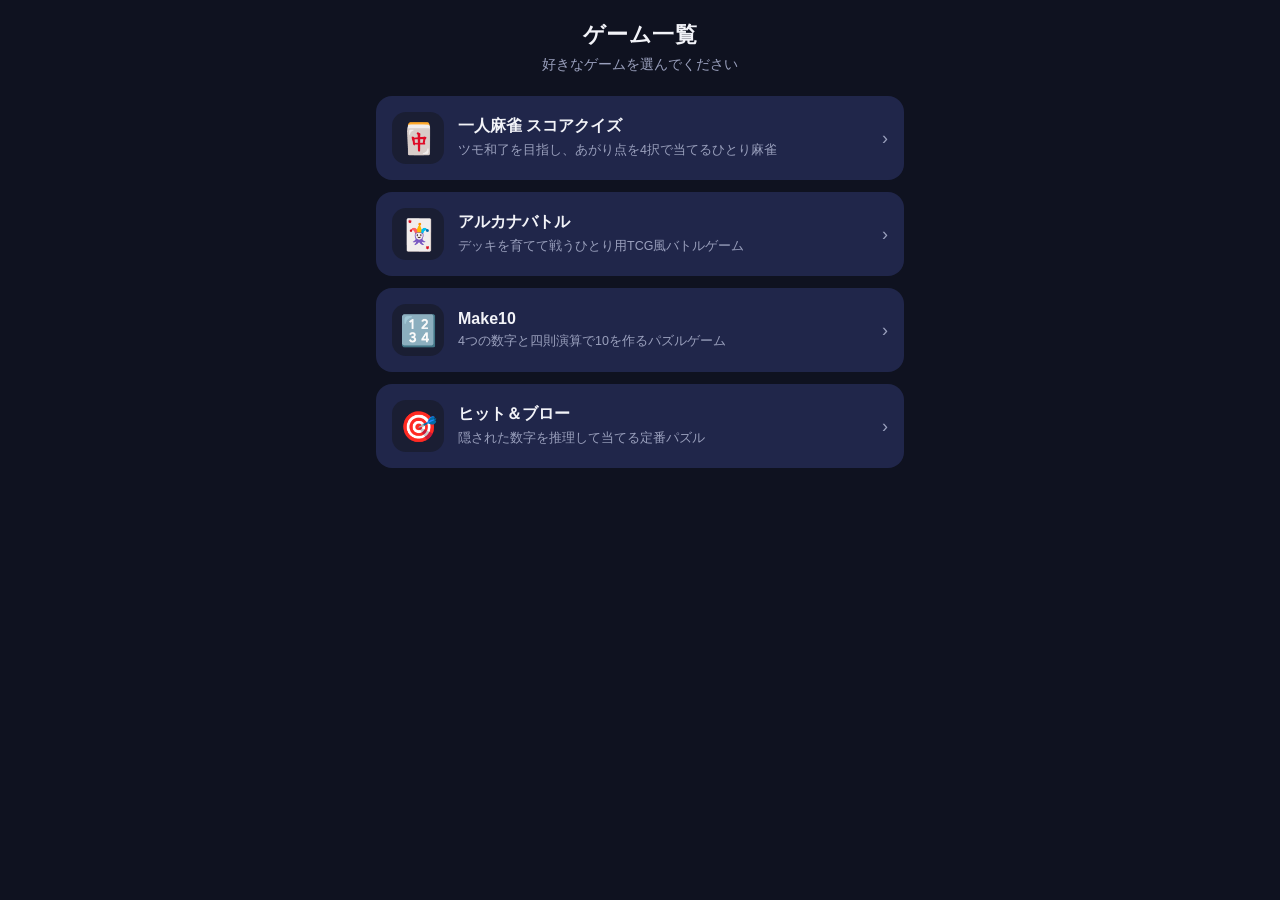
==== game_app/index.html @ ed99ab46 "Add game_app index page linking to all games Gives game_app/ a landing page listing the four games i" ====
<!DOCTYPE html>
<html lang="ja">
<head>
<meta charset="UTF-8">
<meta name="viewport" content="width=device-width, initial-scale=1, viewport-fit=cover, maximum-scale=1, user-scalable=no">
<title>ゲーム一覧</title>
<meta name="theme-color" content="#0f1220">
<style>
  :root {
    color-scheme: dark;
    --bg: #0f1220;
    --bg-elevated: #1a1e33;
    --card: #20264a;
    --accent: #5ee0c0;
    --text: #f2f3f8;
    --text-dim: #9aa0bd;
    --radius: 16px;
    --safe-top: env(safe-area-inset-top, 0px);
    --safe-bottom: env(safe-area-inset-bottom, 0px);
  }
  * { box-sizing: border-box; }
  html, body {
    margin: 0;
    min-height: 100%;
    background: var(--bg);
    color: var(--text);
    font-family: -apple-system, BlinkMacSystemFont, "Hiragino Sans", "Yu Gothic", sans-serif;
    -webkit-tap-highlight-color: transparent;
  }
  .app {
    max-width: 560px;
    margin: 0 auto;
    min-height: 100dvh;
    padding: calc(20px + var(--safe-top)) 16px calc(20px + var(--safe-bottom));
  }
  header { text-align: center; margin-bottom: 22px; }
  header h1 { font-size: 22px; margin: 0 0 6px; letter-spacing: 0.02em; }
  header p { color: var(--text-dim); font-size: 13.5px; margin: 0; }
  .game-list {
    list-style: none;
    margin: 0;
    padding: 0;
    display: flex;
    flex-direction: column;
    gap: 12px;
  }
  .game-card {
    display: flex;
    align-items: center;
    gap: 14px;
    background: var(--card);
    border-radius: var(--radius);
    padding: 16px;
    text-decoration: none;
    color: var(--text);
  }
  .game-card:active { transform: scale(0.98); }
  .game-icon {
    font-size: 30px;
    width: 52px;
    height: 52px;
    flex-shrink: 0;
    background: var(--bg-elevated);
    border-radius: 14px;
    display: flex;
    align-items: center;
    justify-content: center;
  }
  .game-info { flex: 1; min-width: 0; }
  .game-info h2 { font-size: 16px; margin: 0 0 4px; }
  .game-info p { font-size: 12.5px; color: var(--text-dim); margin: 0; line-height: 1.5; }
  .game-arrow { color: var(--text-dim); font-size: 18px; flex-shrink: 0; }
</style>
</head>
<body>
<div class="app">
  <header>
    <h1>ゲーム一覧</h1>
    <p>好きなゲームを選んでください</p>
  </header>
  <ul class="game-list">
    <li>
      <a class="game-card" href="mahjong_solo_app/">
        <span class="game-icon">🀄</span>
        <span class="game-info">
          <h2>一人麻雀 スコアクイズ</h2>
          <p>ツモ和了を目指し、あがり点を4択で当てるひとり麻雀</p>
        </span>
        <span class="game-arrow">›</span>
      </a>
    </li>
    <li>
      <a class="game-card" href="arcana_battle_app/">
        <span class="game-icon">🃏</span>
        <span class="game-info">
          <h2>アルカナバトル</h2>
          <p>デッキを育てて戦うひとり用TCG風バトルゲーム</p>
        </span>
        <span class="game-arrow">›</span>
      </a>
    </li>
    <li>
      <a class="game-card" href="make10_app/">
        <span class="game-icon">🔢</span>
        <span class="game-info">
          <h2>Make10</h2>
          <p>4つの数字と四則演算で10を作るパズルゲーム</p>
        </span>
        <span class="game-arrow">›</span>
      </a>
    </li>
    <li>
      <a class="game-card" href="hit_and_blow_app/">
        <span class="game-icon">🎯</span>
        <span class="game-info">
          <h2>ヒット＆ブロー</h2>
          <p>隠された数字を推理して当てる定番パズル</p>
        </span>
        <span class="game-arrow">›</span>
      </a>
    </li>
  </ul>
</div>
</body>
</html>
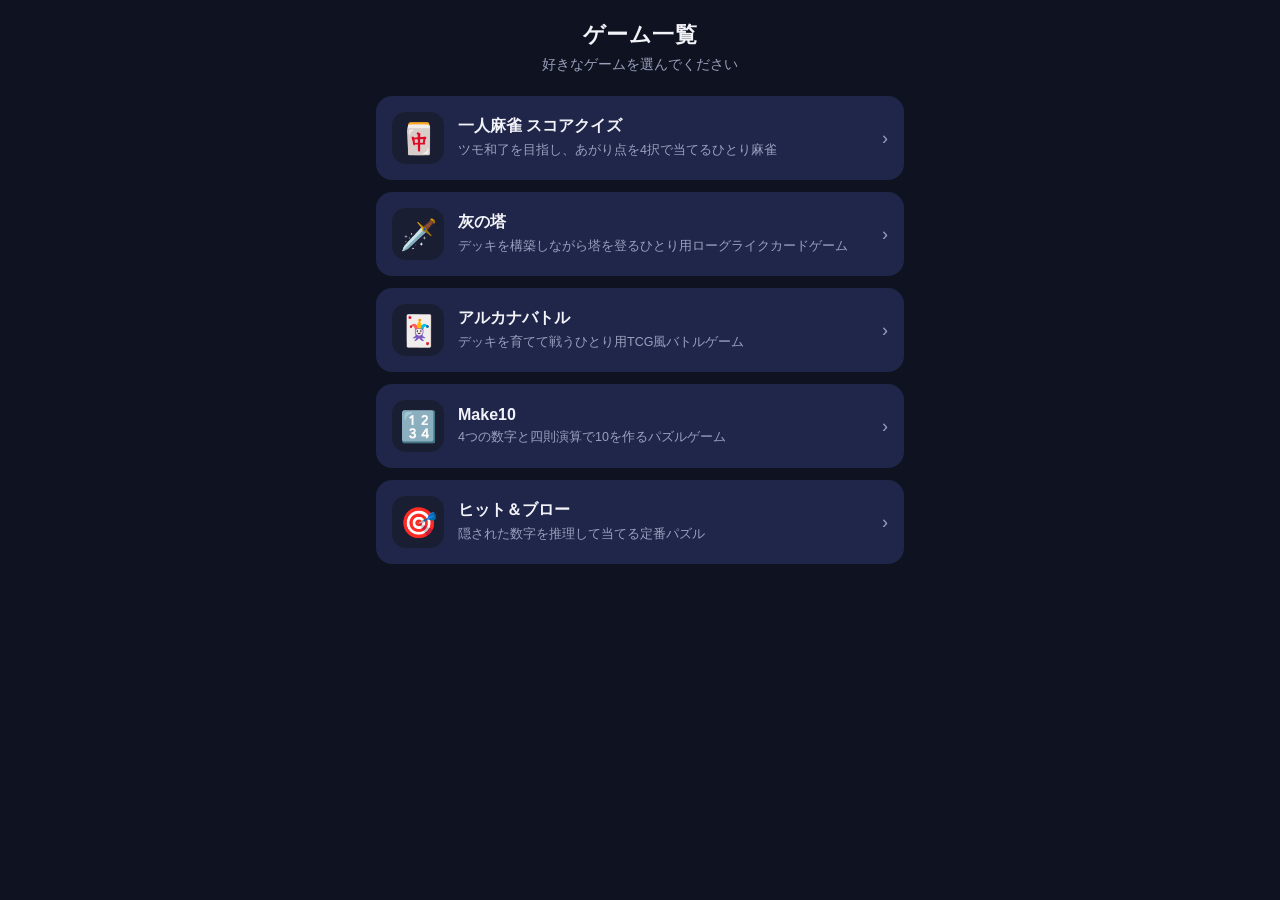
==== commit 31967231: "Add Ashen Spire, a Slay the Spire-like roguelike deckbuilder New standalone game at game_app/rogue_s" ====
--- a/game_app/index.html
+++ b/game_app/index.html
@@ -90,6 +90,16 @@
       </a>
     </li>
     <li>
+      <a class="game-card" href="rogue_spire_app/">
+        <span class="game-icon">🗡️</span>
+        <span class="game-info">
+          <h2>灰の塔</h2>
+          <p>デッキを構築しながら塔を登るひとり用ローグライクカードゲーム</p>
+        </span>
+        <span class="game-arrow">›</span>
+      </a>
+    </li>
+    <li>
       <a class="game-card" href="arcana_battle_app/">
         <span class="game-icon">🃏</span>
         <span class="game-info">
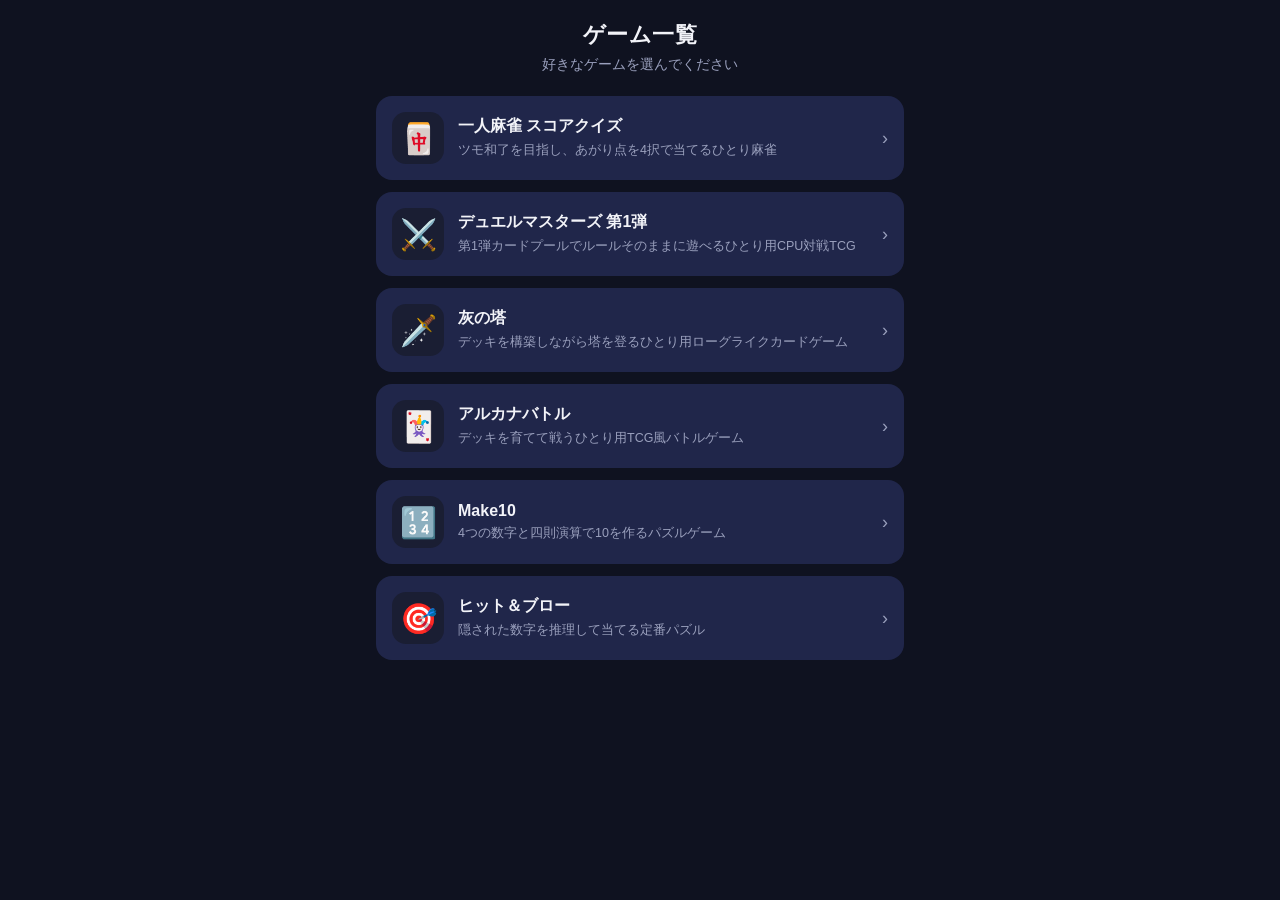
==== commit 6d416b79: "Add Duel Masters set-1 recreation app Adds game_app/duel_masters_app, a single-player CPU-battle rec" ====
--- a/game_app/index.html
+++ b/game_app/index.html
@@ -90,6 +90,16 @@
       </a>
     </li>
     <li>
+      <a class="game-card" href="duel_masters_app/">
+        <span class="game-icon">⚔️</span>
+        <span class="game-info">
+          <h2>デュエルマスターズ 第1弾</h2>
+          <p>第1弾カードプールでルールそのままに遊べるひとり用CPU対戦TCG</p>
+        </span>
+        <span class="game-arrow">›</span>
+      </a>
+    </li>
+    <li>
       <a class="game-card" href="rogue_spire_app/">
         <span class="game-icon">🗡️</span>
         <span class="game-info">
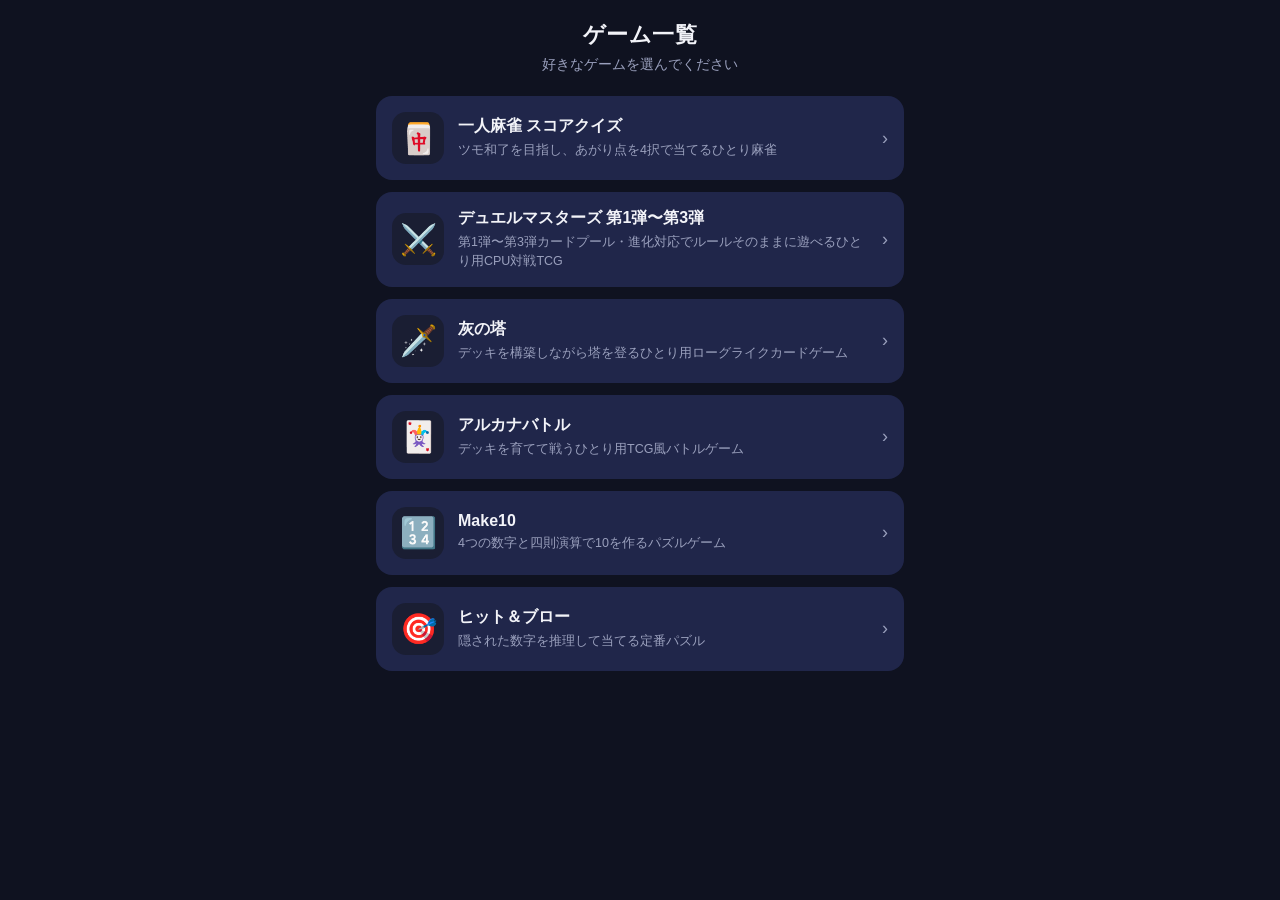
==== commit 44f54428: "Add Duel Masters set-3 card pool and fix CPU deck-selection ID collision bug Add 60 DM-03 cards (man" ====
--- a/game_app/index.html
+++ b/game_app/index.html
@@ -93,8 +93,8 @@
       <a class="game-card" href="duel_masters_app/">
         <span class="game-icon">⚔️</span>
         <span class="game-info">
-          <h2>デュエルマスターズ 第1弾</h2>
-          <p>第1弾カードプールでルールそのままに遊べるひとり用CPU対戦TCG</p>
+          <h2>デュエルマスターズ 第1弾〜第3弾</h2>
+          <p>第1弾〜第3弾カードプール・進化対応でルールそのままに遊べるひとり用CPU対戦TCG</p>
         </span>
         <span class="game-arrow">›</span>
       </a>
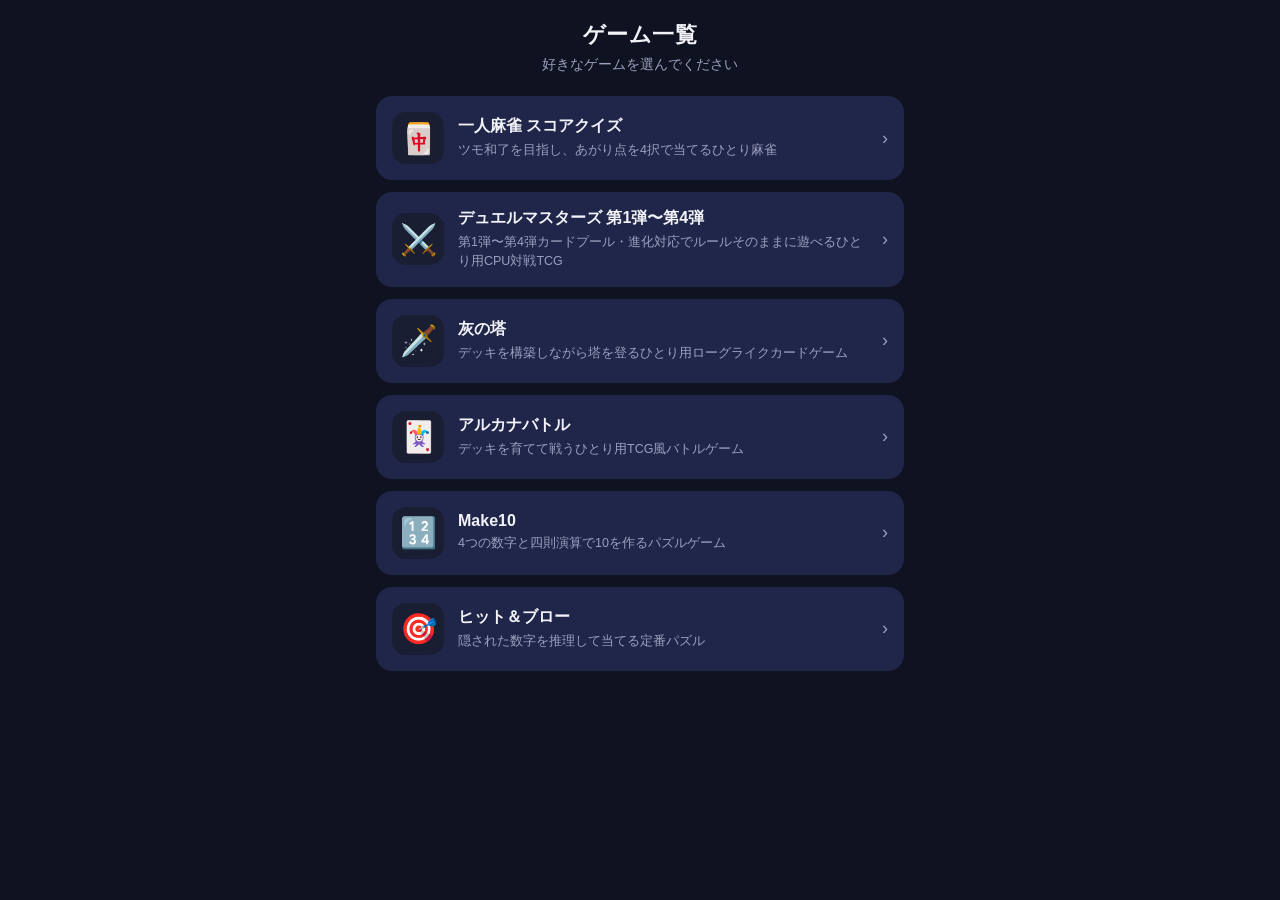
==== commit 347aaea1: "Add Duel Masters set-4 card pool with cross-board tribal auras and cost taxes Add 60 DM-04 cards for" ====
--- a/game_app/index.html
+++ b/game_app/index.html
@@ -93,8 +93,8 @@
       <a class="game-card" href="duel_masters_app/">
         <span class="game-icon">⚔️</span>
         <span class="game-info">
-          <h2>デュエルマスターズ 第1弾〜第3弾</h2>
-          <p>第1弾〜第3弾カードプール・進化対応でルールそのままに遊べるひとり用CPU対戦TCG</p>
+          <h2>デュエルマスターズ 第1弾〜第4弾</h2>
+          <p>第1弾〜第4弾カードプール・進化対応でルールそのままに遊べるひとり用CPU対戦TCG</p>
         </span>
         <span class="game-arrow">›</span>
       </a>
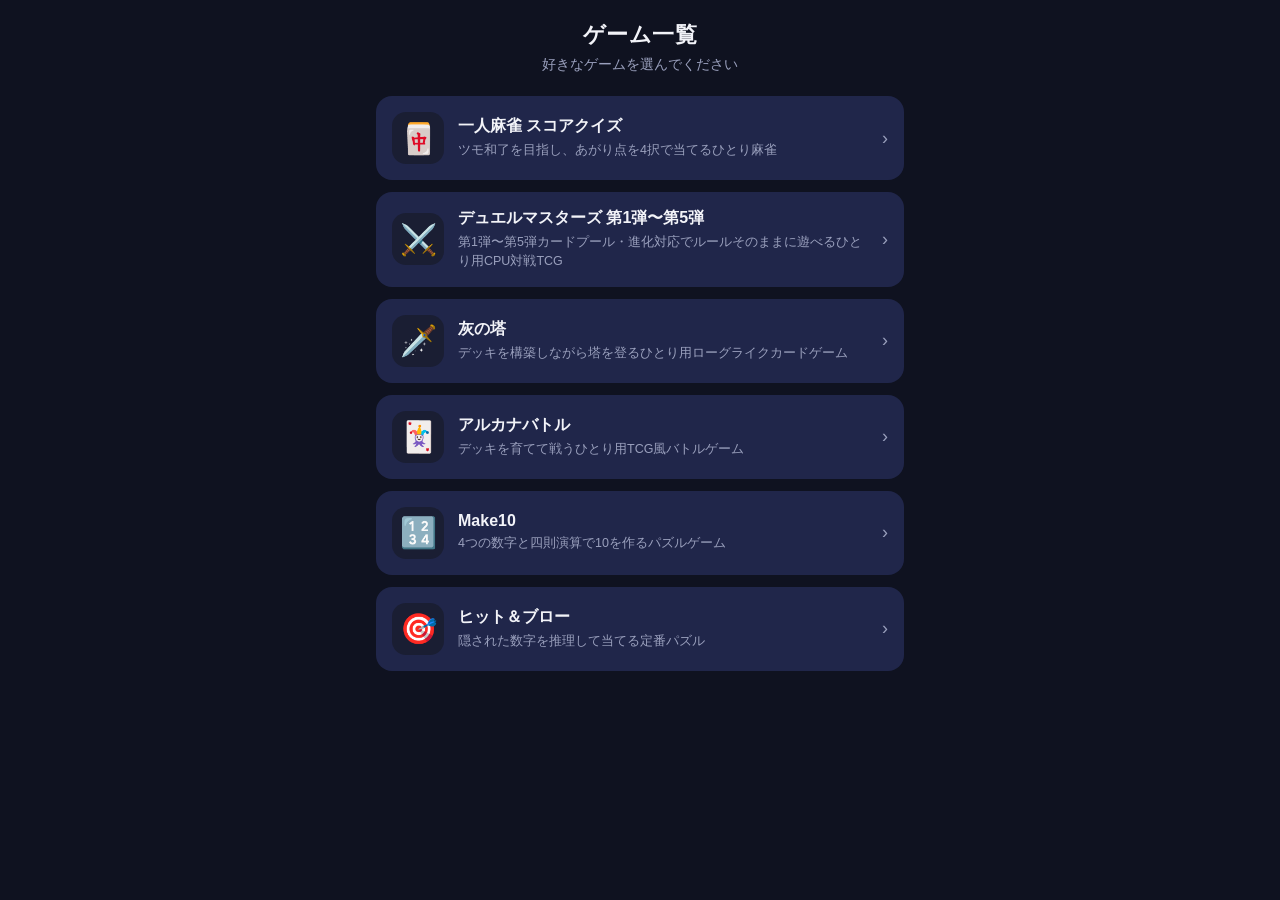
==== commit ad8f8c5c: "Add Duel Masters set-5 card pool with Survivor race and Triple Breaker Add 60 DM-05 cards for a 360-" ====
--- a/game_app/index.html
+++ b/game_app/index.html
@@ -93,8 +93,8 @@
       <a class="game-card" href="duel_masters_app/">
         <span class="game-icon">⚔️</span>
         <span class="game-info">
-          <h2>デュエルマスターズ 第1弾〜第4弾</h2>
-          <p>第1弾〜第4弾カードプール・進化対応でルールそのままに遊べるひとり用CPU対戦TCG</p>
+          <h2>デュエルマスターズ 第1弾〜第5弾</h2>
+          <p>第1弾〜第5弾カードプール・進化対応でルールそのままに遊べるひとり用CPU対戦TCG</p>
         </span>
         <span class="game-arrow">›</span>
       </a>
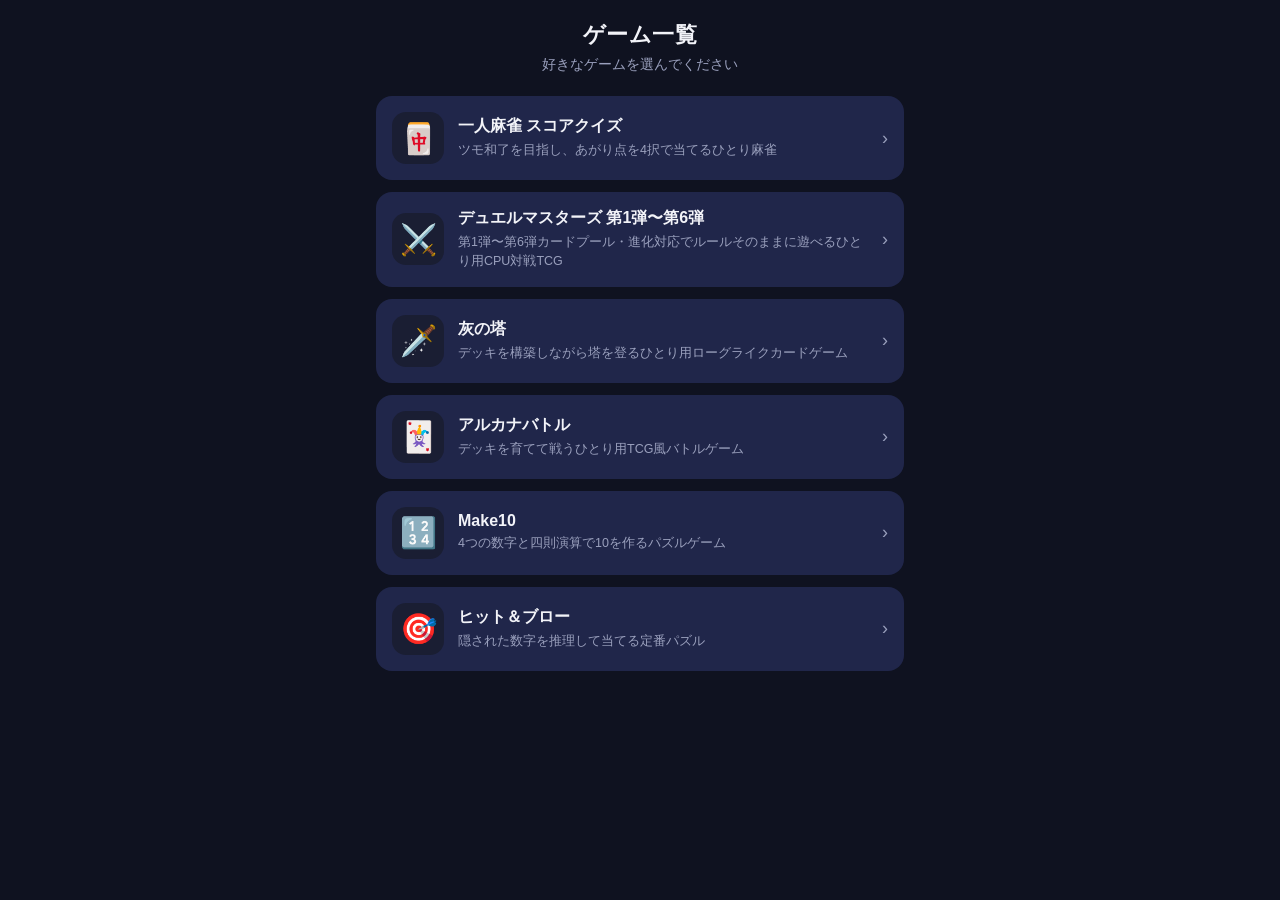
==== commit defc6f58: "Add Duel Masters set-6 card pool with tap abilities, Madness, and shield burn Co-Authored-By: Claude" ====
--- a/game_app/index.html
+++ b/game_app/index.html
@@ -93,8 +93,8 @@
       <a class="game-card" href="duel_masters_app/">
         <span class="game-icon">⚔️</span>
         <span class="game-info">
-          <h2>デュエルマスターズ 第1弾〜第5弾</h2>
-          <p>第1弾〜第5弾カードプール・進化対応でルールそのままに遊べるひとり用CPU対戦TCG</p>
+          <h2>デュエルマスターズ 第1弾〜第6弾</h2>
+          <p>第1弾〜第6弾カードプール・進化対応でルールそのままに遊べるひとり用CPU対戦TCG</p>
         </span>
         <span class="game-arrow">›</span>
       </a>
